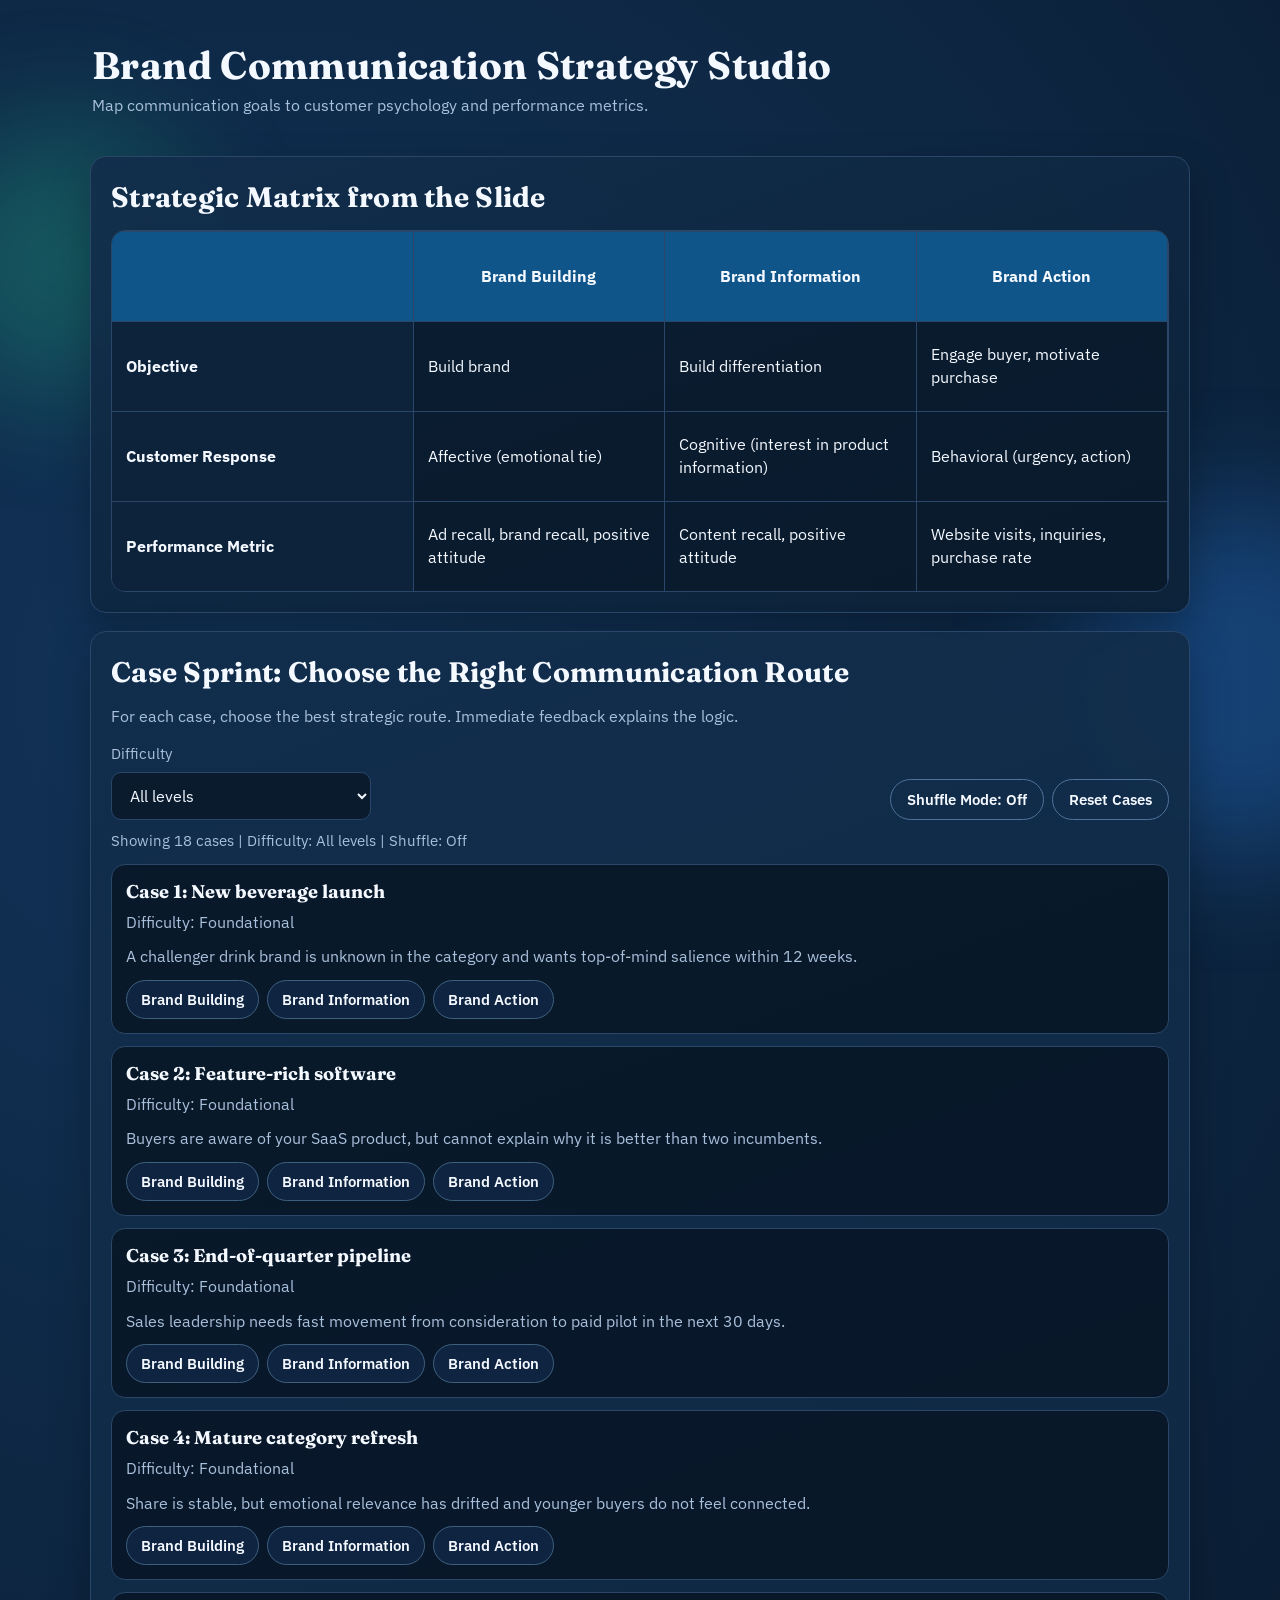
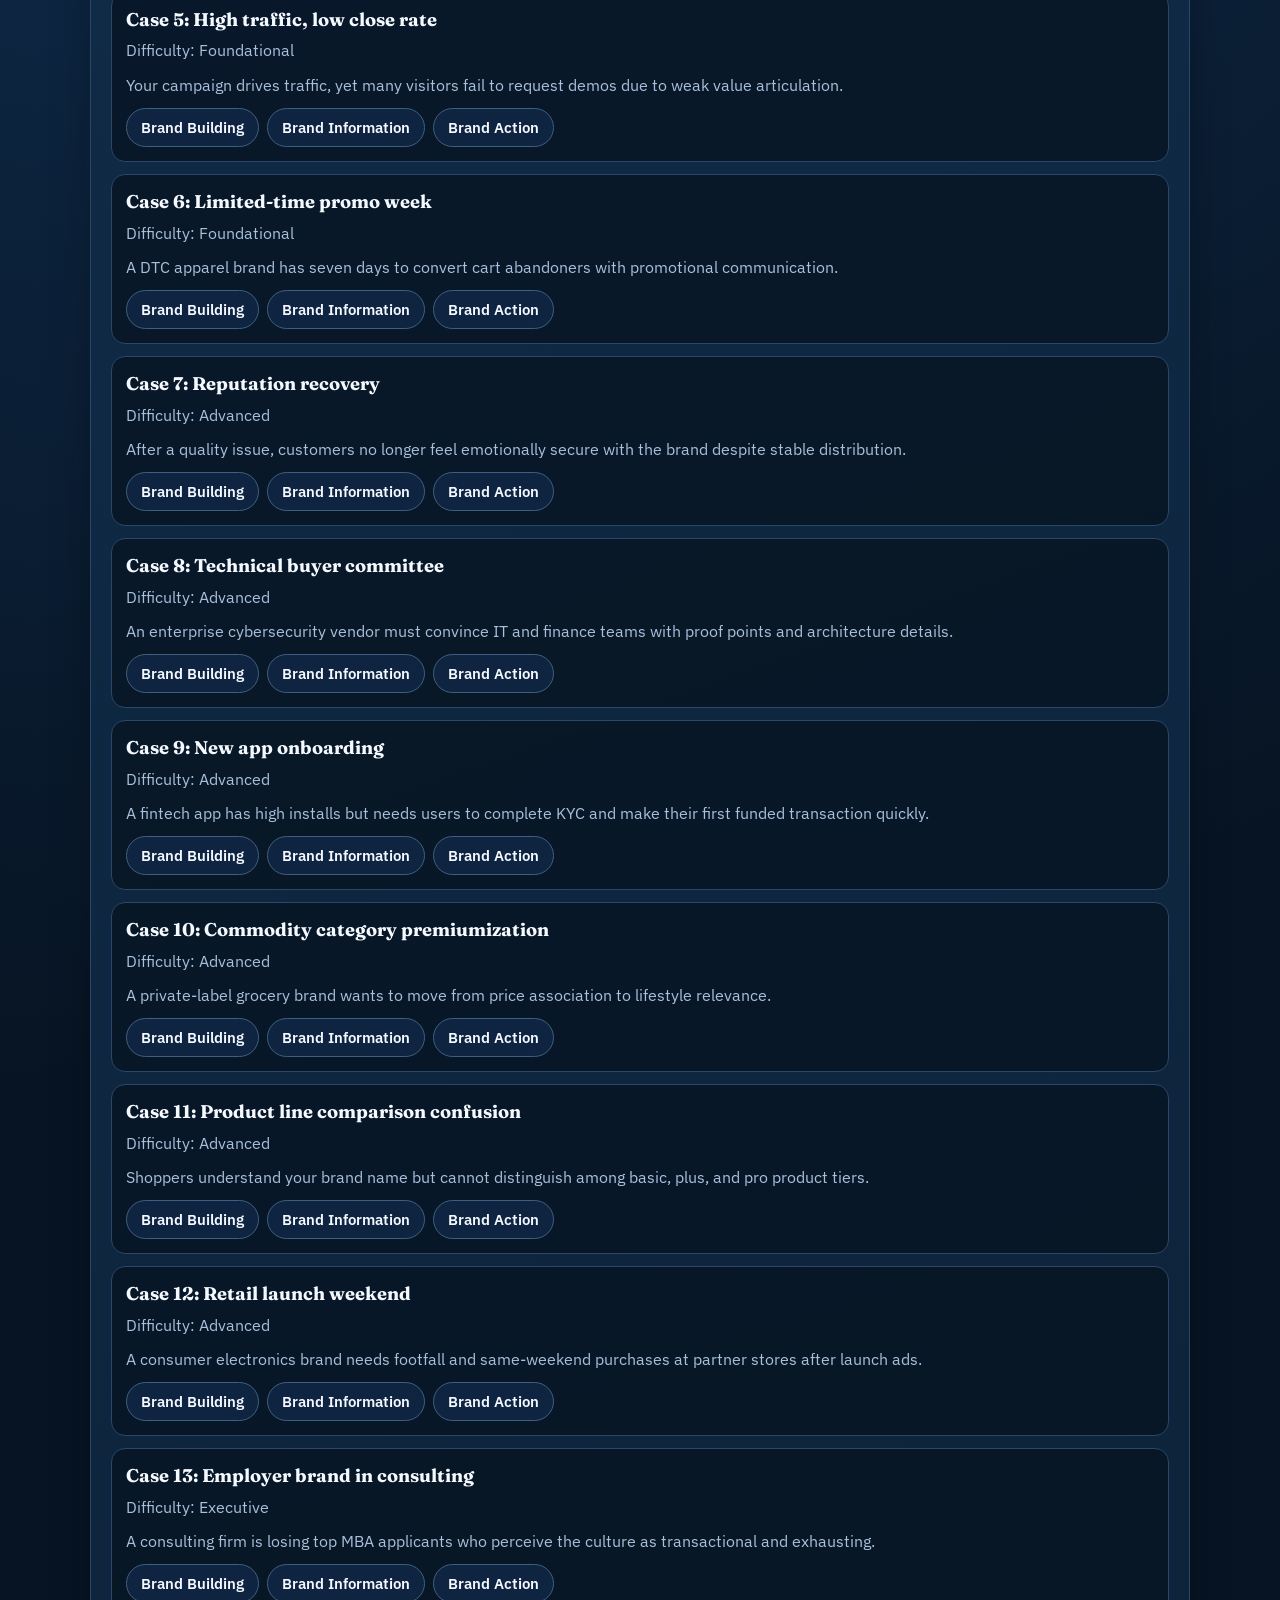
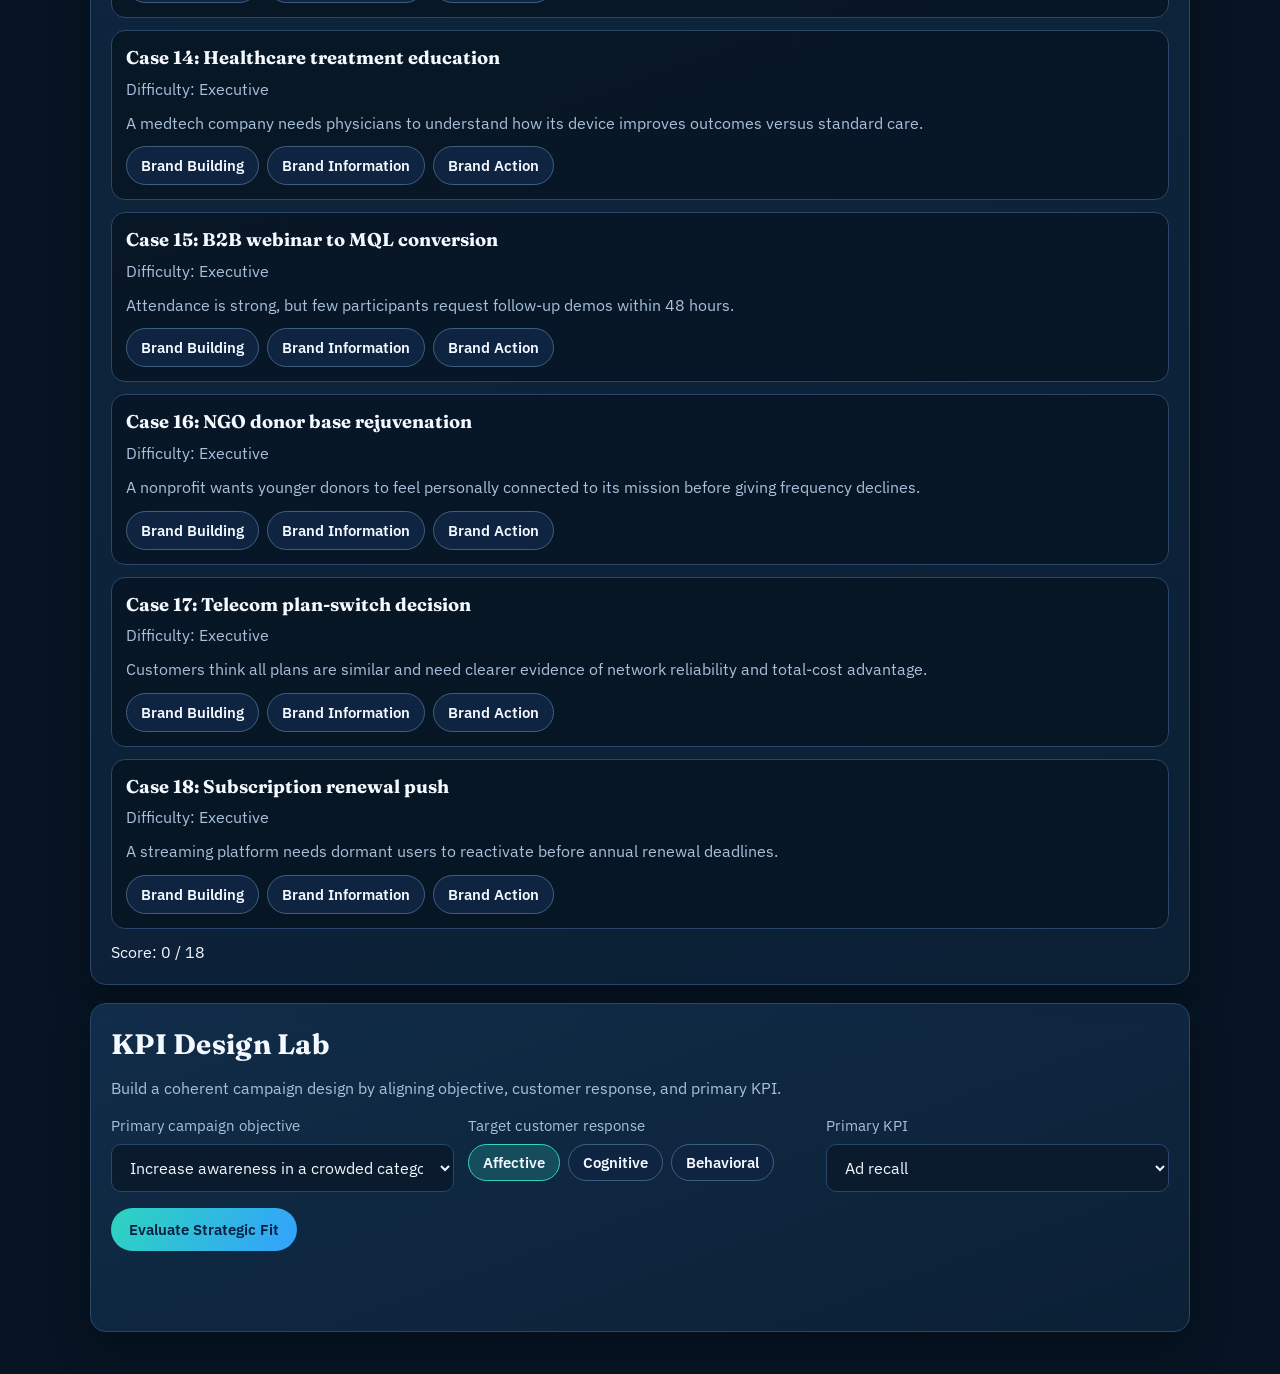
==== Brandobjectives/index.html @ d2f2487d "feat: Add Brand Communication Strategy Studio with interactive case studies and KPI design lab - Rem" ====
<!DOCTYPE html>
<html lang="en">
<head>
    <meta charset="UTF-8">
    <meta name="viewport" content="width=device-width, initial-scale=1.0">
    <title>Brand Communication Strategy Studio</title>
    <link rel="preconnect" href="https://fonts.googleapis.com">
    <link rel="preconnect" href="https://fonts.gstatic.com" crossorigin>
    <link href="https://fonts.googleapis.com/css2?family=IBM+Plex+Sans:wght@400;500;700&family=Fraunces:opsz,wght@9..144,600;9..144,700&display=swap" rel="stylesheet">
    <link rel="stylesheet" href="style.css">
</head>
<body>
    <div class="orb orb-a"></div>
    <div class="orb orb-b"></div>
    <main class="shell">
        <header class="hero reveal">
            <h1>Brand Communication Strategy Studio</h1>
            <p class="subtitle">Map communication goals to customer psychology and performance metrics.</p>
        </header>

        <section class="panel reveal">
            <h2>Strategic Matrix from the Slide</h2>
            <div class="matrix-grid">
                <div class="cell header blank"></div>
                <div class="cell header">Brand Building</div>
                <div class="cell header">Brand Information</div>
                <div class="cell header">Brand Action</div>

                <div class="cell row-head">Objective</div>
                <div class="cell">Build brand</div>
                <div class="cell">Build differentiation</div>
                <div class="cell">Engage buyer, motivate purchase</div>

                <div class="cell row-head">Customer Response</div>
                <div class="cell">Affective (emotional tie)</div>
                <div class="cell">Cognitive (interest in product information)</div>
                <div class="cell">Behavioral (urgency, action)</div>

                <div class="cell row-head">Performance Metric</div>
                <div class="cell">Ad recall, brand recall, positive attitude</div>
                <div class="cell">Content recall, positive attitude</div>
                <div class="cell">Website visits, inquiries, purchase rate</div>
            </div>
        </section>

        <section class="panel reveal">
            <h2>Case Sprint: Choose the Right Communication Route</h2>
            <p class="instruction">For each case, choose the best strategic route. Immediate feedback explains the logic.</p>
            <div class="case-controls">
                <div class="control-group">
                    <label for="difficultyFilter" class="label">Difficulty</label>
                    <select id="difficultyFilter">
                        <option value="all">All levels</option>
                        <option value="foundational">Foundational</option>
                        <option value="advanced">Advanced</option>
                        <option value="executive">Executive</option>
                    </select>
                </div>
                <div class="control-actions">
                    <button id="shuffleModeBtn" class="ghost-btn" type="button" aria-pressed="false">Shuffle Mode: Off</button>
                    <button id="resetCasesBtn" class="ghost-btn" type="button">Reset Cases</button>
                </div>
            </div>
            <p id="caseMeta" class="case-meta"></p>
            <div id="cases" class="cases"></div>
            <div class="score-row">
                <p>Score: <span id="score">0</span> / <span id="totalCases">0</span></p>
            </div>
        </section>

        <section class="panel reveal">
            <h2>KPI Design Lab</h2>
            <p class="instruction">Build a coherent campaign design by aligning objective, customer response, and primary KPI.</p>

            <div class="lab-grid">
                <div>
                    <label for="goalSelect" class="label">Primary campaign objective</label>
                    <select id="goalSelect">
                        <option value="awareness">Increase awareness in a crowded category</option>
                        <option value="differentiate">Clarify why our offer is superior</option>
                        <option value="convert">Drive immediate trial and purchase</option>
                    </select>
                </div>

                <div>
                    <p class="label">Target customer response</p>
                    <div class="chips" id="responseChips">
                        <button class="chip" data-response="affective">Affective</button>
                        <button class="chip" data-response="cognitive">Cognitive</button>
                        <button class="chip" data-response="behavioral">Behavioral</button>
                    </div>
                </div>

                <div>
                    <label for="metricSelect" class="label">Primary KPI</label>
                    <select id="metricSelect">
                        <option value="adRecall">Ad recall</option>
                        <option value="brandRecall">Brand recall</option>
                        <option value="positiveAttitude">Positive attitude</option>
                        <option value="contentRecall">Content recall</option>
                        <option value="websiteVisits">Website visits</option>
                        <option value="inquiries">Inquiries</option>
                        <option value="purchaseRate">Purchase rate</option>
                    </select>
                </div>
            </div>

            <button id="evaluateBtn" class="primary-btn">Evaluate Strategic Fit</button>
            <div id="labFeedback" class="lab-feedback" aria-live="polite"></div>
        </section>
    </main>

    <script src="script.js"></script>
</body>
</html>
---- Brandobjectives/style.css ----
:root {
    --bg: #071423;
    --panel: #0f2238;
    --panel-soft: #15304f;
    --ink: #f4f8ff;
    --muted: #a9c0db;
    --accent: #2dd4bf;
    --accent-2: #ffbf69;
    --good: #25c08a;
    --bad: #ff6b6b;
    --line: #2a4668;
}

* {
    box-sizing: border-box;
    margin: 0;
    padding: 0;
}

body {
    background: radial-gradient(circle at 20% 15%, #12345a 0%, var(--bg) 50%), var(--bg);
    color: var(--ink);
    font-family: "IBM Plex Sans", "Segoe UI", sans-serif;
    line-height: 1.45;
    min-height: 100vh;
    overflow-x: hidden;
    padding: 24px;
}

.orb {
    border-radius: 999px;
    filter: blur(60px);
    opacity: 0.28;
    pointer-events: none;
    position: fixed;
    z-index: 0;
}

.orb-a {
    background: #25c08a;
    height: 280px;
    left: -80px;
    top: 120px;
    width: 280px;
}

.orb-b {
    background: #2e8eff;
    bottom: 40px;
    height: 360px;
    right: -140px;
    width: 360px;
}

.shell {
    margin: 0 auto;
    max-width: 1100px;
    position: relative;
    z-index: 2;
}

.hero {
    margin-bottom: 18px;
    padding: 20px 2px;
}

.eyebrow {
    color: var(--accent-2);
    font-size: 0.85rem;
    letter-spacing: 0.08em;
    margin-bottom: 8px;
    text-transform: uppercase;
}

h1,
h2 {
    font-family: "Fraunces", Georgia, serif;
    letter-spacing: 0.01em;
}

h1 {
    font-size: clamp(1.9rem, 3vw, 3rem);
    line-height: 1.1;
    margin-bottom: 8px;
}

h2 {
    font-size: clamp(1.4rem, 2.2vw, 1.9rem);
    margin-bottom: 12px;
}

.subtitle {
    color: var(--muted);
    font-size: 1.03rem;
    max-width: 760px;
}

.panel {
    animation: rise 500ms ease forwards;
    background: linear-gradient(160deg, rgba(18, 46, 76, 0.95), rgba(12, 33, 55, 0.95));
    border: 1px solid var(--line);
    border-radius: 16px;
    box-shadow: 0 18px 40px rgba(0, 0, 0, 0.25);
    margin-bottom: 18px;
    padding: 20px;
}

.instruction {
    color: var(--muted);
    margin-bottom: 14px;
}

.label {
    color: var(--muted);
    display: block;
    font-size: 0.95rem;
    margin-bottom: 8px;
}

textarea,
select {
    background: #0a1b2e;
    border: 1px solid var(--line);
    border-radius: 10px;
    color: var(--ink);
    font-family: "IBM Plex Sans", "Segoe UI", sans-serif;
    font-size: 0.98rem;
    padding: 12px 14px;
    width: 100%;
}

textarea:focus,
select:focus {
    border-color: var(--accent);
    outline: none;
}

.primary-btn,
.ghost-btn,
.option-btn,
.chip {
    border-radius: 999px;
    cursor: pointer;
    font-family: inherit;
    font-size: 0.94rem;
    font-weight: 600;
    transition: all 180ms ease;
}

.primary-btn {
    background: linear-gradient(120deg, var(--accent), #33a1ff);
    border: none;
    color: #05203d;
    margin-top: 16px;
    padding: 12px 18px;
}

.primary-btn:hover,
.ghost-btn:hover {
    transform: translateY(-1px);
}

.ghost-btn {
    background: transparent;
    border: 1px solid #4f739b;
    color: var(--ink);
    margin-top: 10px;
    padding: 10px 16px;
}

.matrix-grid {
    border: 1px solid var(--line);
    border-radius: 14px;
    display: grid;
    grid-template-columns: 1.2fr repeat(3, 1fr);
    overflow: hidden;
}

.cell {
    align-items: center;
    background: rgba(9, 24, 40, 0.75);
    border-right: 1px solid var(--line);
    border-top: 1px solid var(--line);
    display: flex;
    min-height: 90px;
    padding: 14px;
}

.cell.header {
    background: #0f5589;
    font-weight: 700;
    justify-content: center;
    text-align: center;
}

.cell.blank {
    background: #0f5589;
}

.row-head {
    background: rgba(13, 35, 59, 0.95);
    font-weight: 700;
}

.cases {
    display: grid;
    gap: 12px;
}

.case-controls {
    align-items: end;
    display: flex;
    gap: 12px;
    justify-content: space-between;
    margin-bottom: 10px;
}

.control-group {
    max-width: 260px;
    width: 100%;
}

.control-actions {
    display: flex;
    gap: 8px;
}

.control-actions .ghost-btn {
    margin-top: 0;
}

.control-actions .ghost-btn.active {
    background: rgba(45, 212, 191, 0.18);
    border-color: var(--accent);
}

.case-meta {
    color: var(--muted);
    font-size: 0.93rem;
    margin-bottom: 12px;
}

.case-card {
    background: rgba(6, 18, 31, 0.72);
    border: 1px solid var(--line);
    border-radius: 14px;
    padding: 14px;
}

.case-card h3 {
    font-family: "Fraunces", Georgia, serif;
    font-size: 1.15rem;
    margin-bottom: 6px;
}

.case-text {
    color: var(--muted);
    margin-bottom: 11px;
}

.options {
    display: flex;
    flex-wrap: wrap;
    gap: 8px;
}

.option-btn {
    background: #0e2440;
    border: 1px solid #3e607f;
    color: var(--ink);
    padding: 9px 14px;
}

.option-btn:hover {
    border-color: var(--accent);
}

.option-btn.correct {
    background: rgba(37, 192, 138, 0.2);
    border-color: var(--good);
}

.option-btn.wrong {
    background: rgba(255, 107, 107, 0.2);
    border-color: var(--bad);
}

.option-btn:disabled {
    cursor: default;
    opacity: 0.8;
}

.feedback {
    border-radius: 10px;
    display: none;
    margin-top: 10px;
    padding: 10px;
}

.feedback.show {
    display: block;
}

.feedback.good {
    background: rgba(37, 192, 138, 0.16);
    border: 1px solid rgba(37, 192, 138, 0.45);
}

.feedback.bad {
    background: rgba(255, 107, 107, 0.16);
    border: 1px solid rgba(255, 107, 107, 0.45);
}

.score-row {
    align-items: center;
    display: flex;
    gap: 12px;
    justify-content: space-between;
    margin-top: 12px;
}

.lab-grid {
    display: grid;
    gap: 14px;
    grid-template-columns: repeat(3, minmax(180px, 1fr));
}

.chips {
    display: flex;
    flex-wrap: wrap;
    gap: 8px;
}

.chip {
    background: #0e2440;
    border: 1px solid #3e607f;
    color: var(--ink);
    padding: 8px 14px;
}

.chip.active {
    background: rgba(45, 212, 191, 0.22);
    border-color: var(--accent);
}

.lab-feedback {
    border-radius: 10px;
    margin-top: 14px;
    min-height: 46px;
    padding: 12px;
}

.lab-feedback.fit {
    background: rgba(37, 192, 138, 0.16);
    border: 1px solid rgba(37, 192, 138, 0.45);
}

.lab-feedback.mismatch {
    background: rgba(255, 191, 105, 0.18);
    border: 1px solid rgba(255, 191, 105, 0.45);
}

.reveal {
    opacity: 0;
    transform: translateY(10px);
}

.reveal.visible {
    opacity: 1;
    transform: translateY(0);
    transition: transform 400ms ease, opacity 400ms ease;
}

@keyframes rise {
    from {
        transform: translateY(8px);
    }
    to {
        transform: translateY(0);
    }
}

@media (max-width: 900px) {
    .matrix-grid {
        grid-template-columns: 1fr;
    }

    .cell {
        border-right: none;
    }

    .cell.header.blank {
        display: none;
    }

    .lab-grid {
        grid-template-columns: 1fr;
    }
}

@media (max-width: 640px) {
    body {
        padding: 14px;
    }

    .panel {
        border-radius: 14px;
        padding: 16px;
    }

    .score-row {
        align-items: flex-start;
        flex-direction: column;
    }

    .options {
        flex-direction: column;
    }

    .case-controls {
        align-items: stretch;
        flex-direction: column;
    }

    .control-group {
        max-width: none;
    }

    .control-actions {
        flex-direction: column;
    }

    .option-btn {
        text-align: left;
    }
}
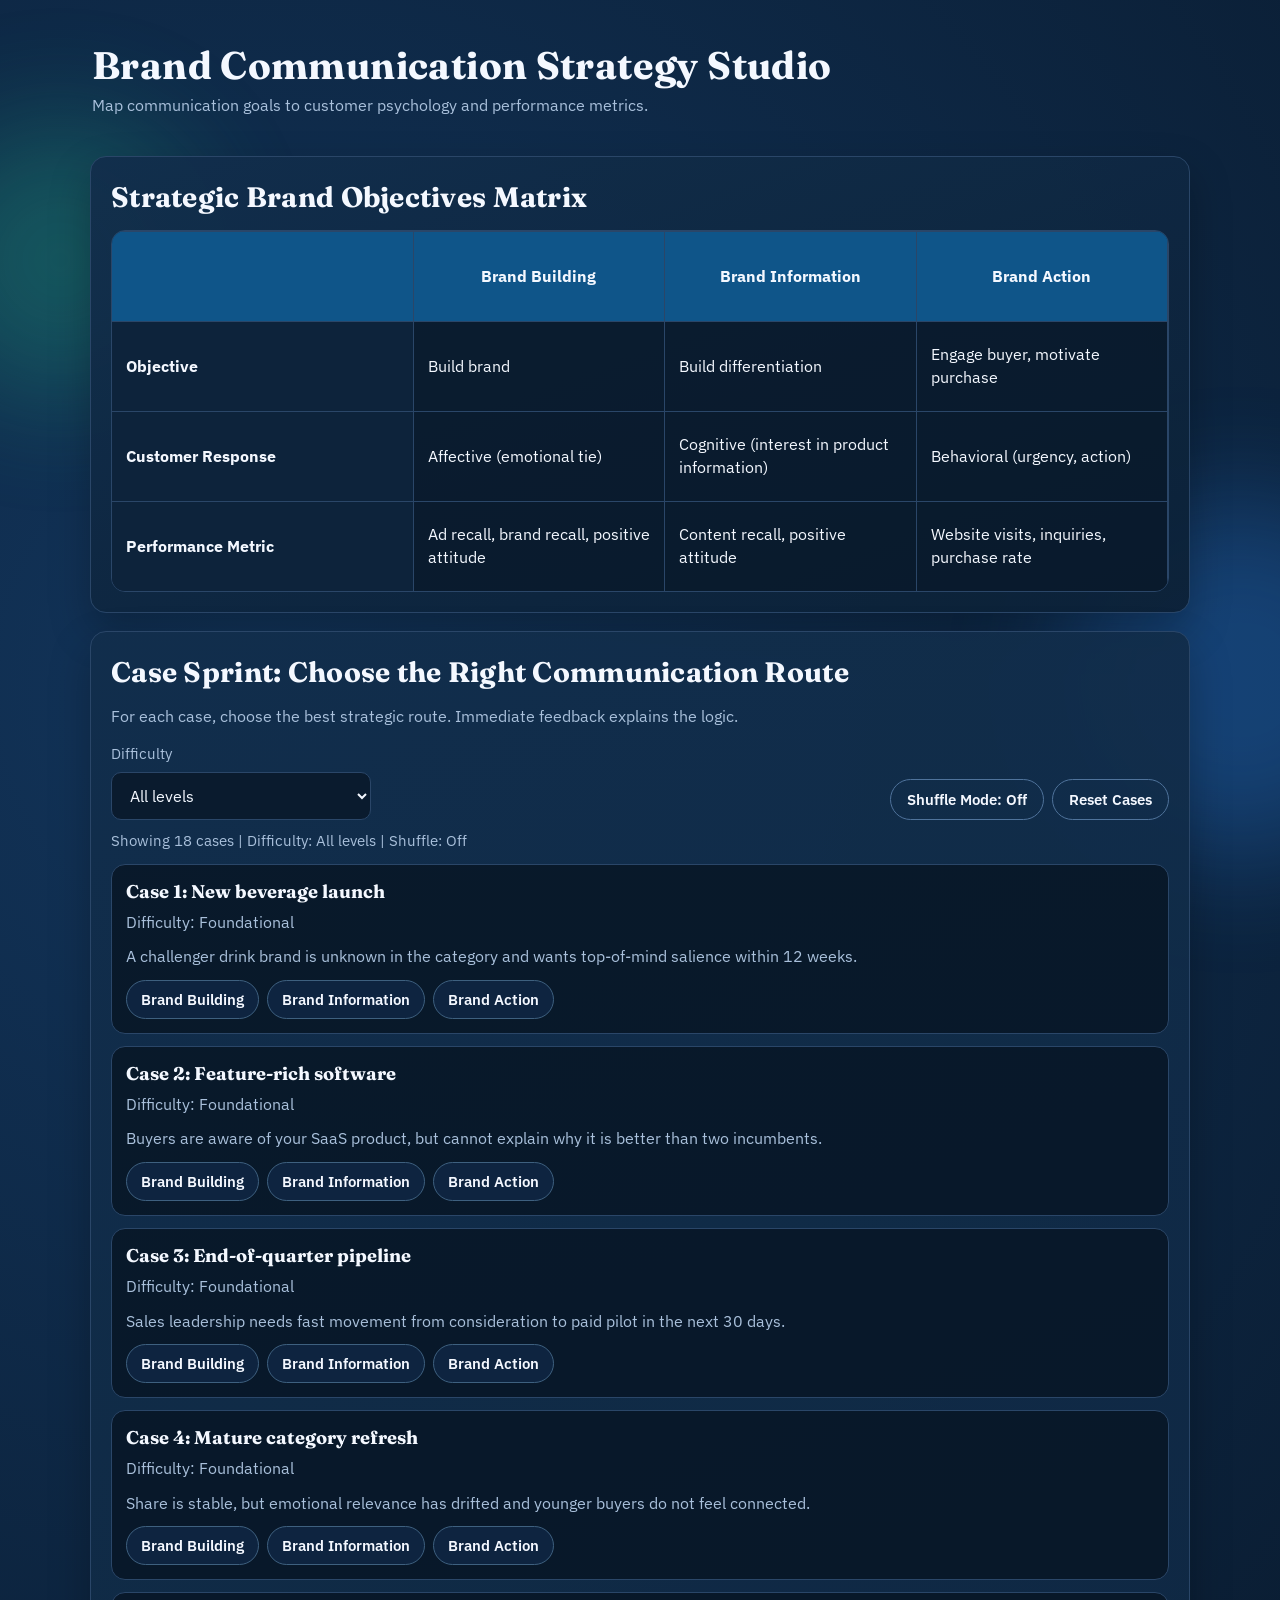
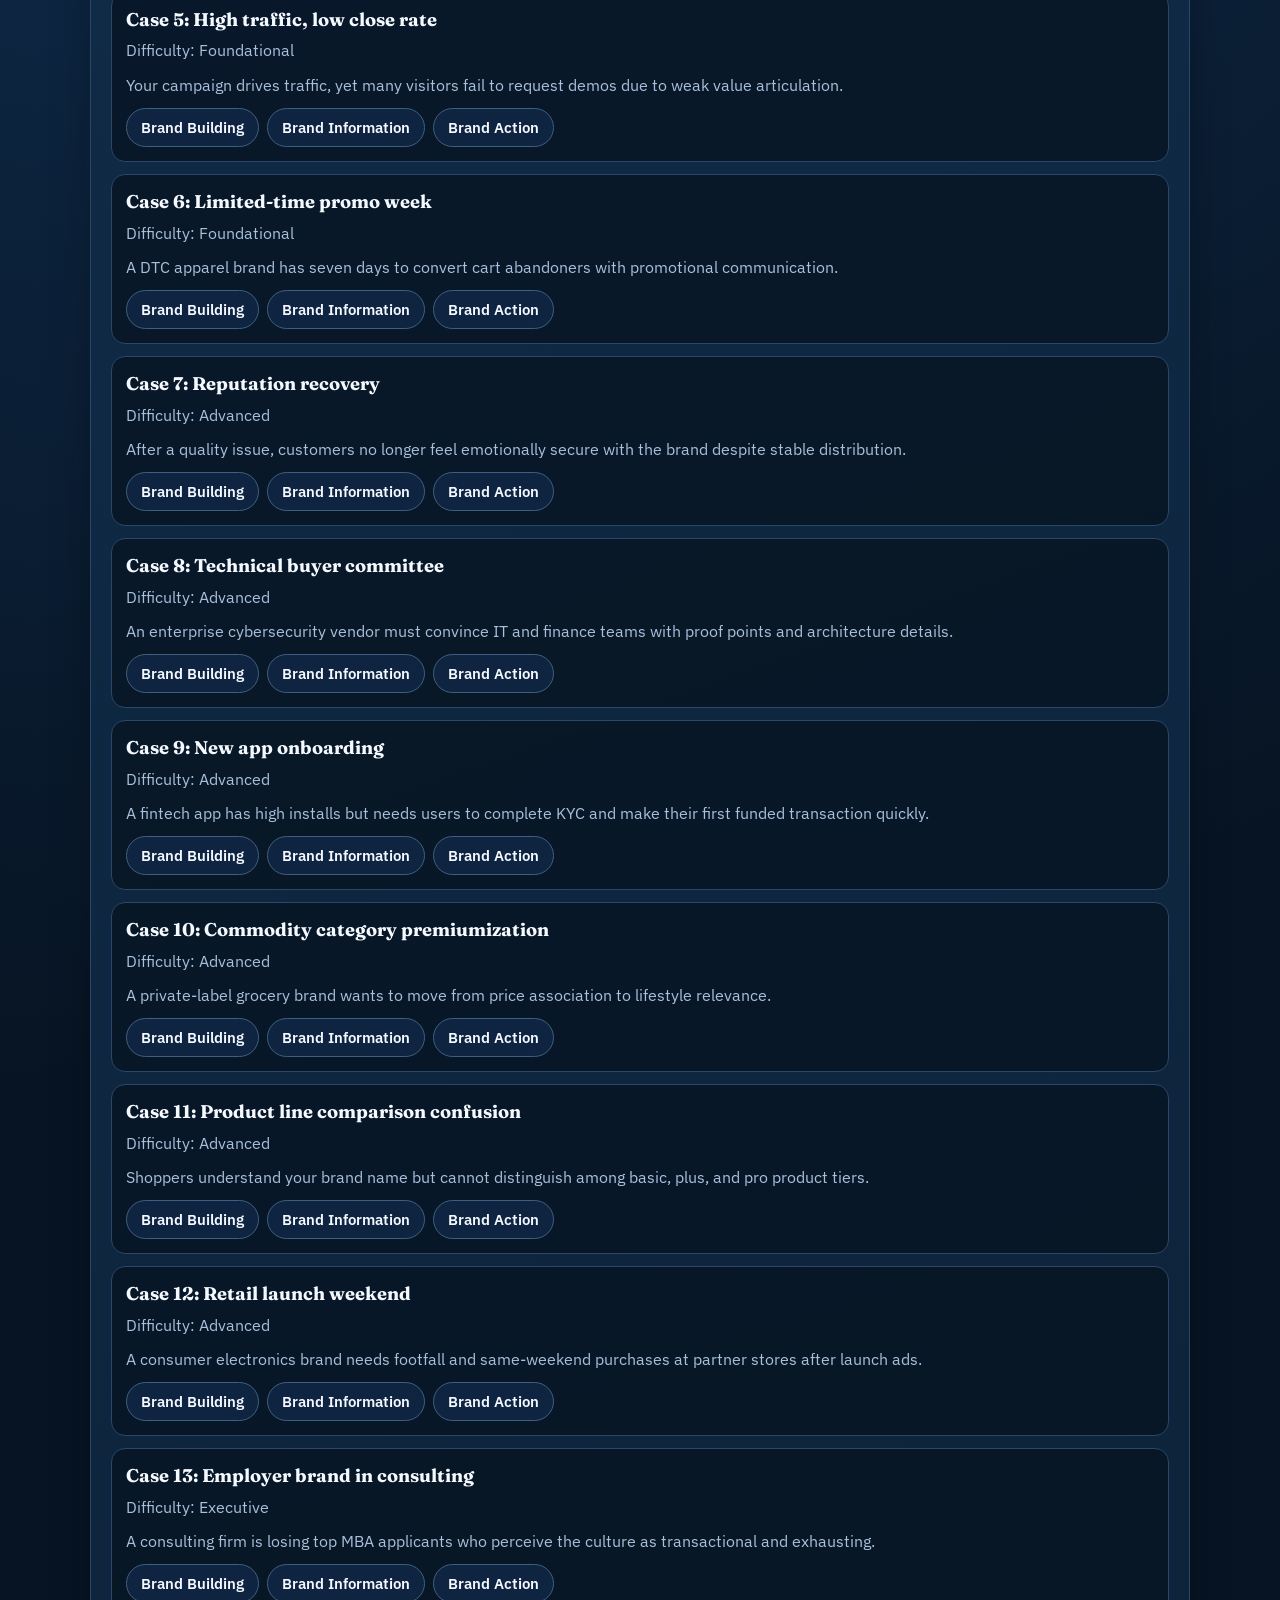
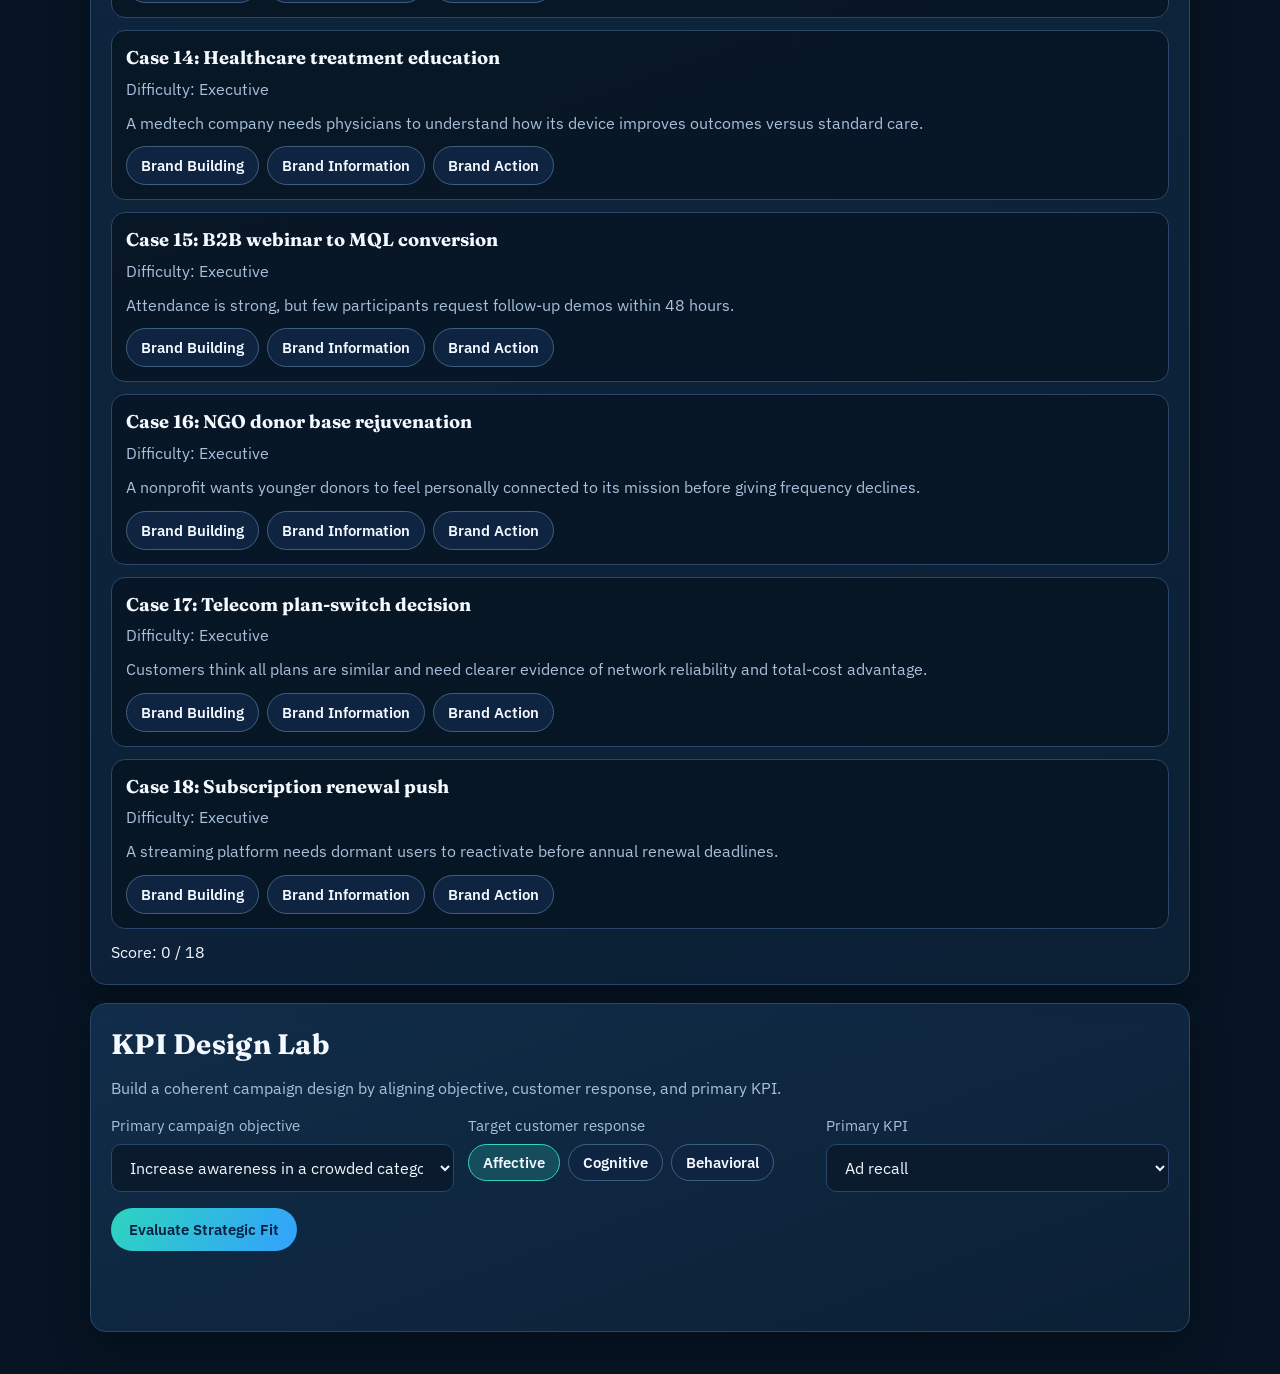
==== commit b42b4bff: "fix: Update section header to reflect correct title for strategic matrix" ====
--- a/Brandobjectives/index.html
+++ b/Brandobjectives/index.html
@@ -19,7 +19,7 @@
         </header>
 
         <section class="panel reveal">
-            <h2>Strategic Matrix from the Slide</h2>
+            <h2>Strategic Brand Objectives Matrix</h2>
             <div class="matrix-grid">
                 <div class="cell header blank"></div>
                 <div class="cell header">Brand Building</div>
